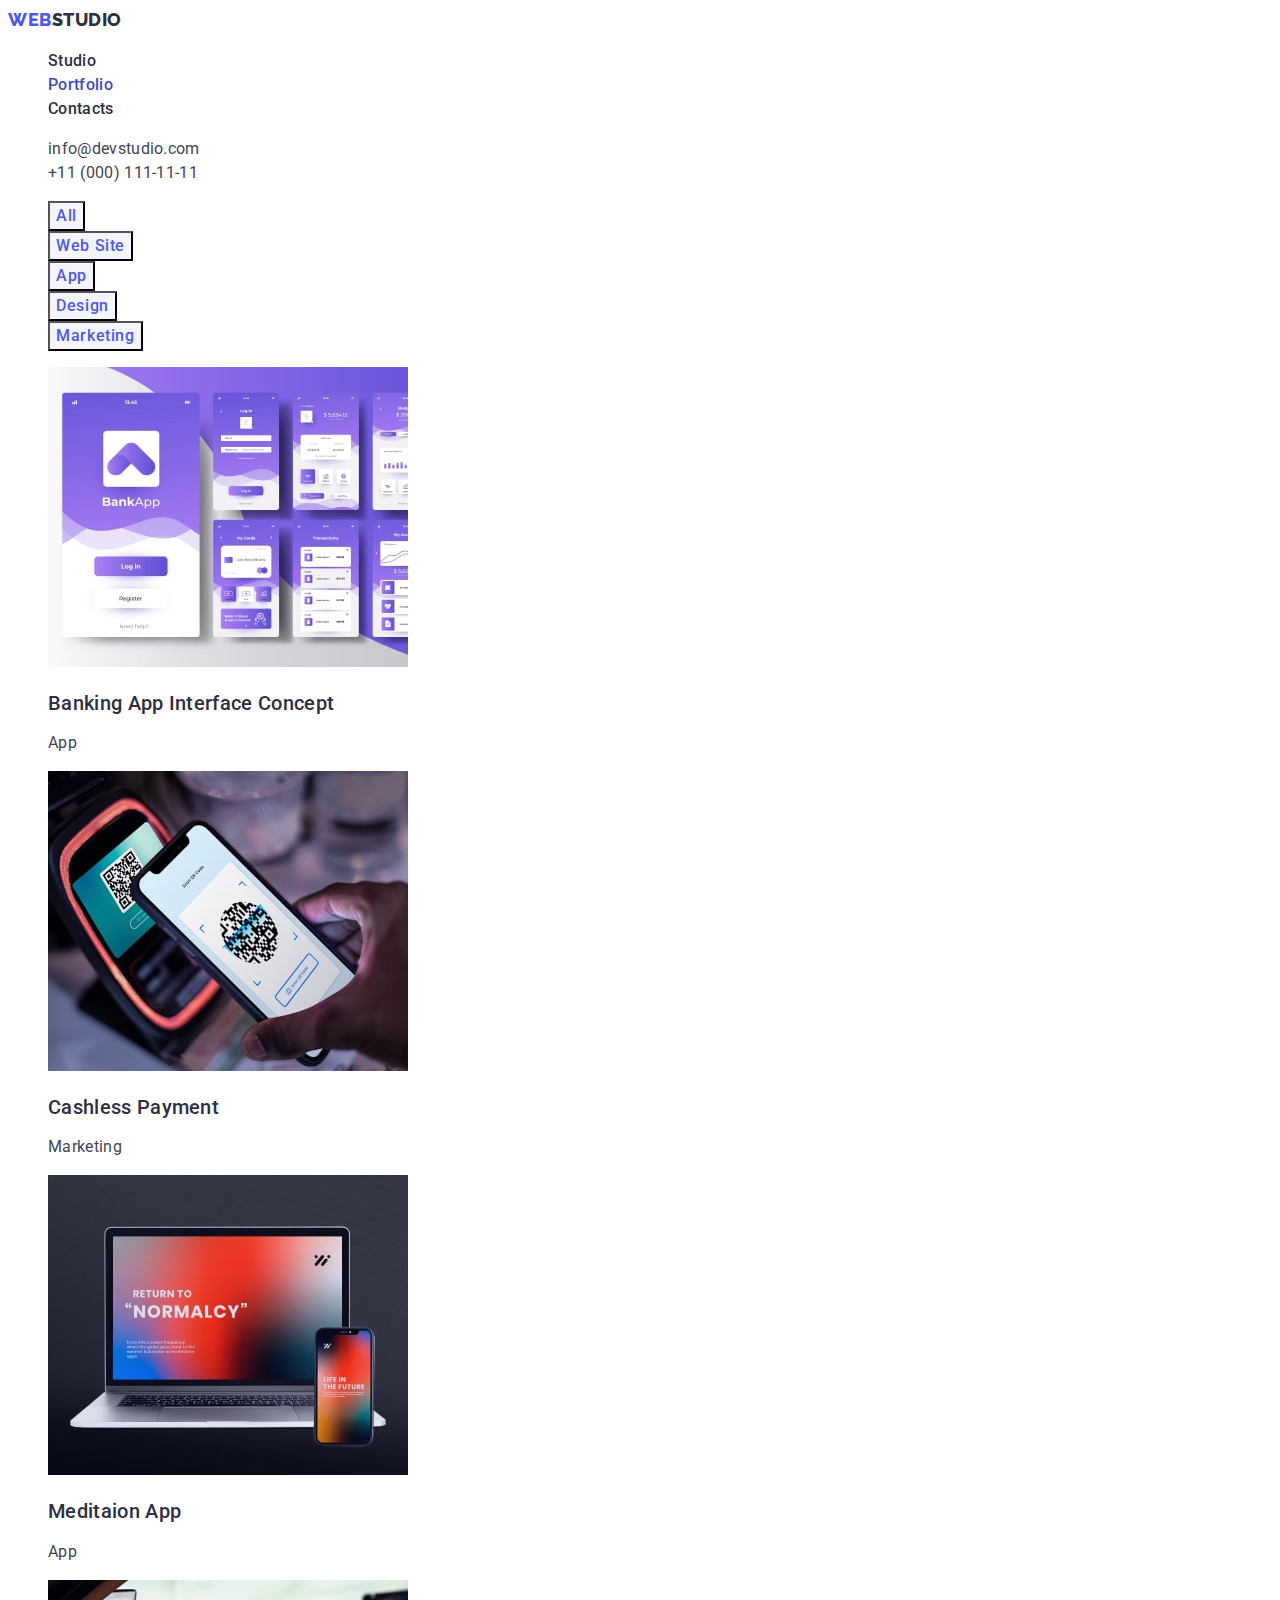
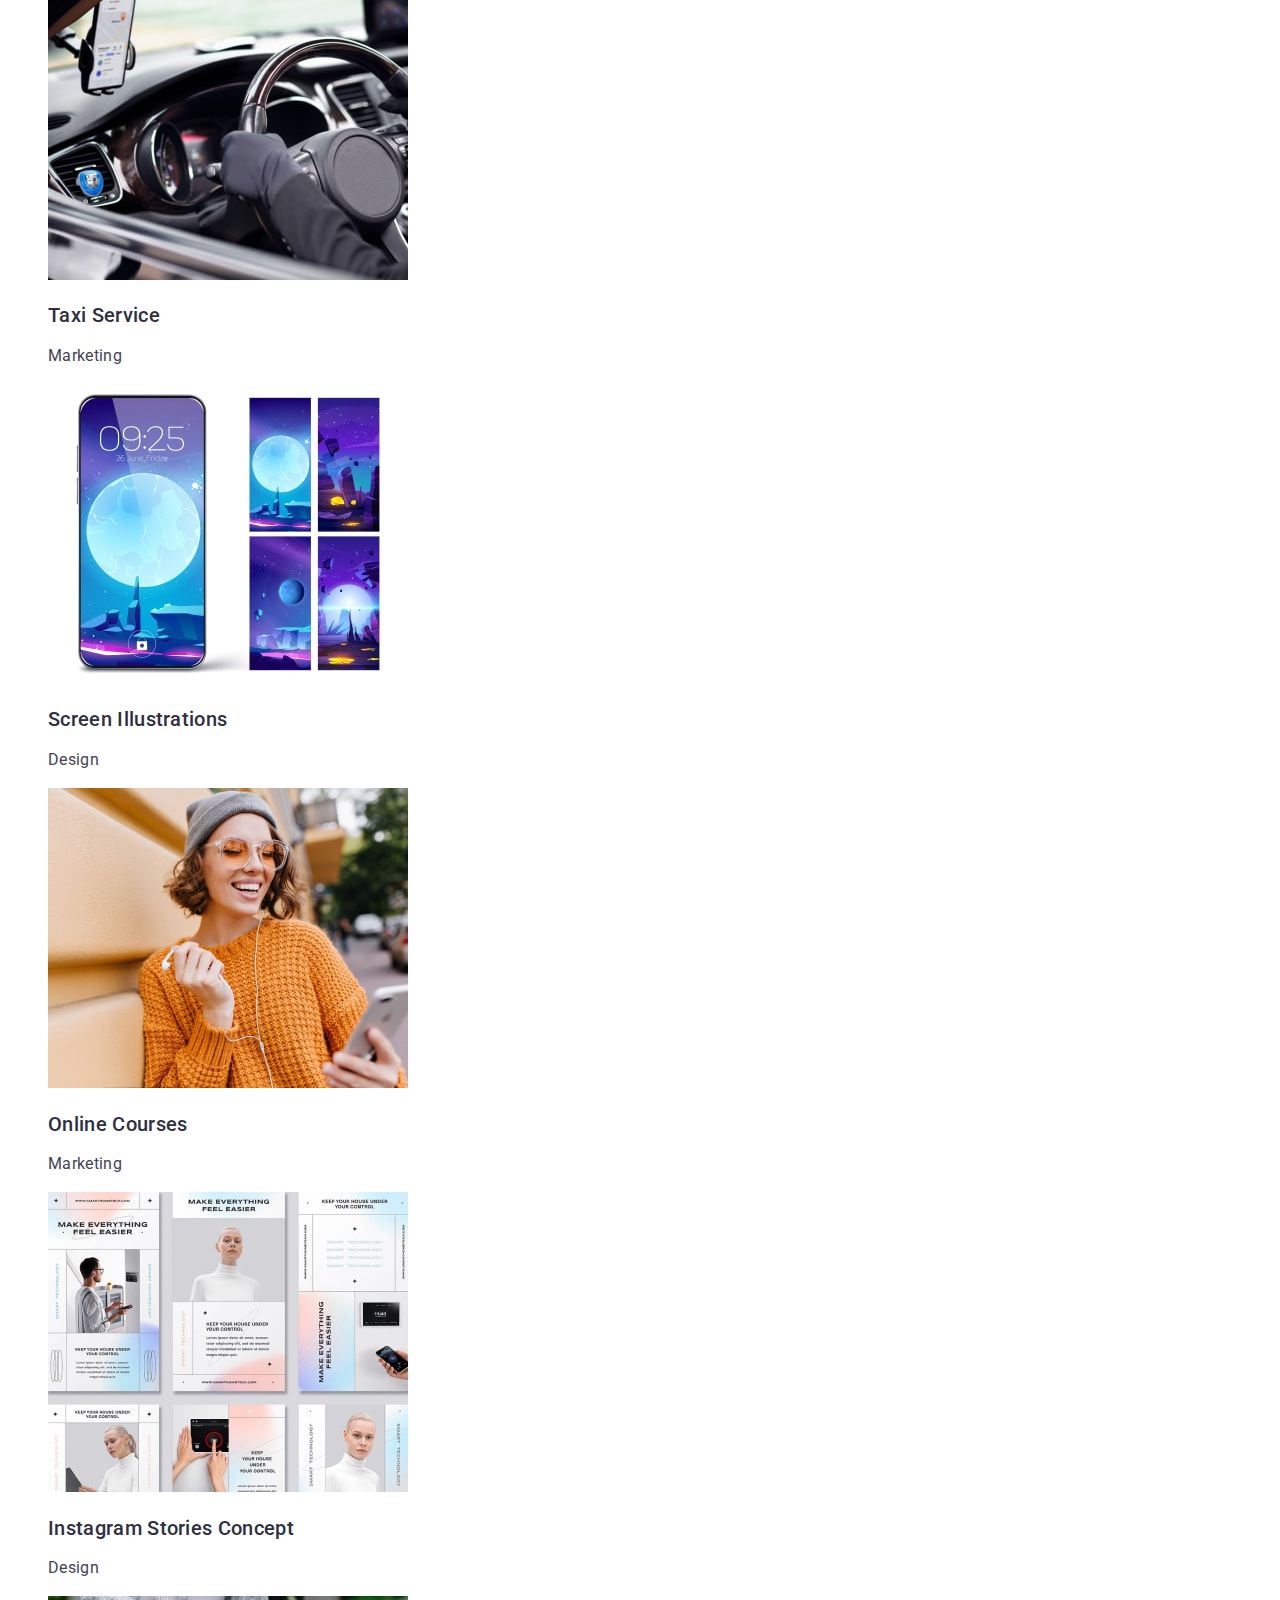
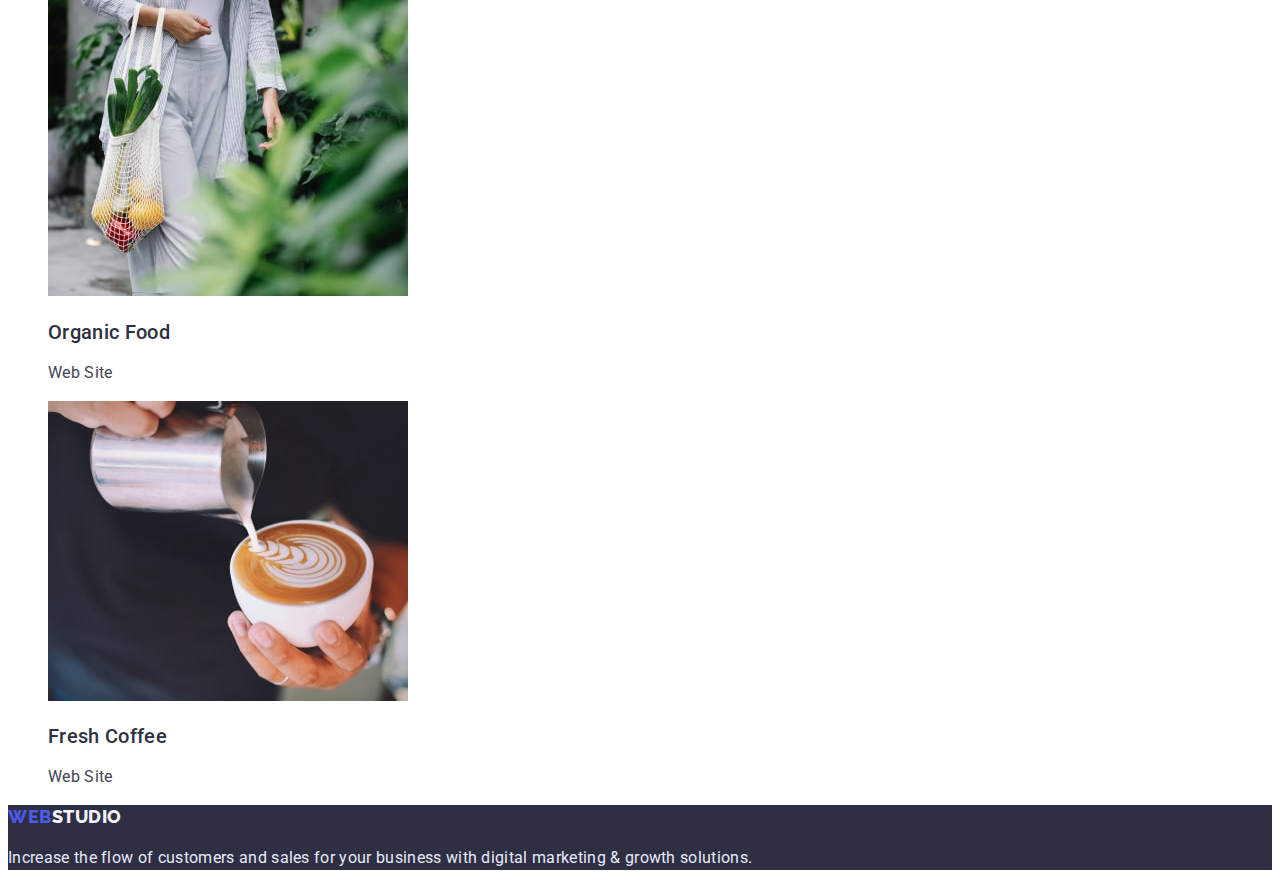
==== portfolio.html @ 11342cba "files copied from hw-2" ====
<!DOCTYPE html>
<html lang="en">
  <head>
    <meta charset="UTF-8" />
    <meta http-equiv="X-UA-Compatible" content="IE=edge" />
    <meta name="viewport" content="width=device-width, initial-scale=1.0" />
    <title>Studio</title>
    <link rel="preconnect" href="https://fonts.googleapis.com" />
    <link rel="preconnect" href="https://fonts.gstatic.com" crossorigin />
    <link
      href="https://fonts.googleapis.com/css2?family=Raleway:wght@800&family=Roboto:wght@400;500;700;900&display=swap"
      rel="stylesheet"
    />
    <link rel="stylesheet" href="./css/styles.css" />
  </head>
  <body>
    <!-- HEADER -->

    <header>
      <!-- NAV -->

      <nav>
        <!-- LOGO -->

        <a class="header-logo link" href="./index.html"
          ><span class="logo-accent">Web</span>Studio</a
        >

        <ul class="header-list list">
          <li>
            <a class="header-list-link link" href="./index.html">Studio</a>
          </li>
          <li>
            <a class="header-list-link link current" href="./portfolio.html"
              >Portfolio</a
            >
          </li>
          <li>
            <a class="header-list-link link" href="">Contacts</a>
          </li>
        </ul>
      </nav>

      <!-- CONTACTS -->
      <address>
        <ul class="list">
          <li>
            <a class="header-contacts link" href="mailto:info@devstudio.com"
              >info@devstudio.com</a
            >
          </li>
          <li>
            <a class="header-contacts link" href="tel:+110001111111"
              >+11 (000) 111-11-11</a
            >
          </li>
        </ul>
      </address>
    </header>

    <main>
      <section>
        <h1 class="visually-hidden">Work Examples</h1>
        <ul class="list">
          <li><button type="button" class="filter-btn">All</button></li>
          <li><button type="button" class="filter-btn">Web Site</button></li>
          <li><button type="button" class="filter-btn">App</button></li>
          <li><button type="button" class="filter-btn">Design</button></li>
          <li><button type="button" class="filter-btn">Marketing</button></li>
        </ul>
        <ul class="list">
          <li>
            <a href="" class="filter-link link"
              ><img
                src="./images/bank-app-min.jpg"
                alt="Screenshots of the Bank Application"
                width="360"
                height="300"
              />
              <h2 class="list-title">Banking App Interface Concept</h2>
              <p>App</p></a
            >
          </li>
          <li>
            <a href="" class="filter-link link">
              <img
                src="./images/payment-min.jpg"
                alt="Paying via QR-code on phone"
                width="360"
                height="300"
              />
              <h2 class="list-title">Cashless Payment</h2>
              <p>Marketing</p></a
            >
          </li>
          <li>
            <a href="" class="filter-link link"
              ><img
                src="./images/meditation-app-min.jpg"
                alt="Laptop and phone with meditation app branding"
                width="360"
                height="300"
              />
              <h2 class="list-title">Meditaion App</h2>
              <p>App</p></a
            >
          </li>
          <li>
            <a href="" class="filter-link link"
              ><img
                src="./images/taxi-service-min.jpg"
                alt="Driver hands on the wheel"
                width="360"
                height="300"
              />
              <h2 class="list-title">Taxi Service</h2>
              <p>Marketing</p></a
            >
          </li>
          <li>
            <a href="" class="filter-link link"
              ><img
                src="./images/screen-illustration-min.jpg"
                alt="Phone with wallpapers"
                width="360"
                height="300"
              />
              <h2 class="list-title">Screen Illustrations</h2>
              <p>Design</p></a
            >
          </li>
          <li>
            <a href="" class="filter-link link">
              <img
                src="./images/online-courses-min.jpg"
                alt="Girl in orange sweater"
                width="360"
                height="300"
              />
              <h2 class="list-title">Online Courses</h2>
              <p>Marketing</p></a
            >
          </li>
          <li>
            <a href="" class="filter-link link"
              ><img
                src="./images/insta-stories-concept-min.jpg"
                alt="Screenshots with design presentation"
                width="360"
                height="300"
              />
              <h2 class="list-title">Instagram Stories Concept</h2>
              <p>Design</p></a
            >
          </li>
          <li>
            <a href="" class="filter-link link">
              <img
                src="./images/organic-food-min.jpg"
                alt="Woman holding bag with food"
                width="360"
                height="300"
              />
              <h2 class="list-title">Organic Food</h2>
              <p>Web Site</p></a
            >
          </li>
          <li>
            <a href="" class="filter-link link"
              ><img
                src="./images/fresh-coffee-min.jpg"
                alt="Cup of coffee"
                width="360"
                height="300"
              />
              <h2 class="list-title">Fresh Coffee</h2>
              <p>Web Site</p></a
            >
          </li>
        </ul>
      </section>
    </main>

    <!-- FOOTER -->

    <footer class="footer">
      <!-- LOGO FOOTER -->

      <a class="footer-logo link" href="./index.html"
        ><span class="logo-accent">Web</span>Studio</a
      >

      <!-- GOALS DESCRIPTION -->

      <p class="footer-text">
        Increase the flow of customers and sales for your business with digital
        marketing & growth solutions.
      </p>
    </footer>
  </body>
</html>
---- css/styles.css ----
:root {
  --brand-color: #4d5ae5;
  --active-color: #404bbf;
  --dark-color: #2e2f42;
  --success-color: #31d0aa;
  --text-color: #434455;
  --subtle-text-color: #8e8f99;
  --accent-color: #e7e9fc;
  --light-color: #f4f4fd;
  --modal-overlay-color: rgba(46, 47, 66, 0.4);
  --hero-background-color: rgba(46, 47, 66, 0.7);
  --title-white-color: #ffffff;
  --section-background-color: #e5e5e5;
}
/*  main-text-color: --text-color: #434455;
    headline-color: --dark-color: #2e2f42;
    brand-color: --brand-color: #4d5ae5;
    hover-focus-current color: --active-color: #404bbf;
    section-background-color: --dark-color: #2e2f42;
    
 */

body {
  font-family: 'Roboto', sans-serif;
  font-size: 16px;
  line-height: 1.5;
  letter-spacing: 0.02em;

  color: var(--text-color);
  background-color: var(--title-white-color);
}

.link {
  text-decoration: none;
}

.list {
  list-style: none;
}

.visually-hidden {
  position: absolute;
  white-space: nowrap;
  width: 1px;
  height: 1px;
  overflow: hidden;
  border: 0;
  padding: 0;
  clip: rect(0 0 0 0);
  clip-path: inset(50%);
  margin: -1px;
}

/* ------------- INDEX.HTML ------------- */

/* ------------- HEADER ------------- */

/* ------------- NAV ------------- */

.header-logo {
  font-family: 'Raleway', sans-serif;
  font-weight: 800;
  font-size: 18px;
  line-height: 1.33;

  letter-spacing: 0.03em;
  text-transform: uppercase;

  color: var(--dark-color);
}
.logo-accent {
  color: var(--brand-color);
}
.header-list-link {
  font-weight: 500;

  color: var(--dark-color);
}

.header-list-link:hover,
.header-list-link:focus,
.header-list-link.current {
  color: var(--active-color);
}

/* ------------- CONTACTS ------------- */

.header-contacts {
  font-style: normal;

  color: inherit;
}

.header-contacts:hover,
.header-contacts:focus {
  color: var(--active-color);
}

/* ------------- HERO ------------- */

.hero {
  background-color: var(--dark-color);
}
.hero-title {
  font-weight: 700;
  font-size: 56px;
  line-height: 1.07;

  color: var(--title-white-color);
}
.hero-btn {
  font-family: inherit;
  font-weight: 500;
  font-size: 16px;
  line-height: 1.5;

  letter-spacing: 0.04em;

  color: var(--title-white-color);
  background-color: var(--brand-color);

  cursor: pointer;
}

.hero-btn:hover,
.hero-btn:focus {
  background-color: var(--active-color);
}

/* ------------- FEATURES ------------- */
/* .features {
  background-color: var(--section-background-color);
} */
.list-title {
  font-weight: 500;
  font-size: 20px;
  line-height: 1.2;

  color: var(--dark-color);
}

/* ------------- DESCRIPTION ------------- */
/* .description {
  background-color: var(--section-background-color);
} */
.section-title {
  font-weight: 700;
  font-size: 36px;
  line-height: 1.11;

  color: var(--dark-color);
}

/* ------------- TEAM ------------- */
.team {
  background-color: var(--light-color);
}
/* ------------- FOOTER ------------- */

.footer {
  background-color: var(--dark-color);
}

/* ------------- LOGO FOOTER ------------- */

.footer-logo {
  font-family: 'Raleway', sans-serif;
  font-weight: 800;
  font-size: 18px;
  line-height: 1.33;

  letter-spacing: 0.03em;
  text-transform: uppercase;

  color: var(--light-color);
}
.logo-accent {
  color: var(--brand-color);
}

.footer-text {
  color: var(--accent-color);
}

/* ------------- PORTFOLIO.HTML ------------- */

/* ------------- FILTER ------------- */

.filter-btn {
  font-family: inherit;
  /* font-style: normal; */
  font-weight: 500;
  font-size: inherit;
  line-height: inherit;

  letter-spacing: 0.04em;

  color: var(--brand-color);
  background-color: var(--light-color);

  cursor: pointer;
}

.filter-btn:hover,
.filter-btn:focus {
  color: var(--title-white-color);
  background-color: var(--active-color);
}

.filter-link {
  color: var(--text-color);
}
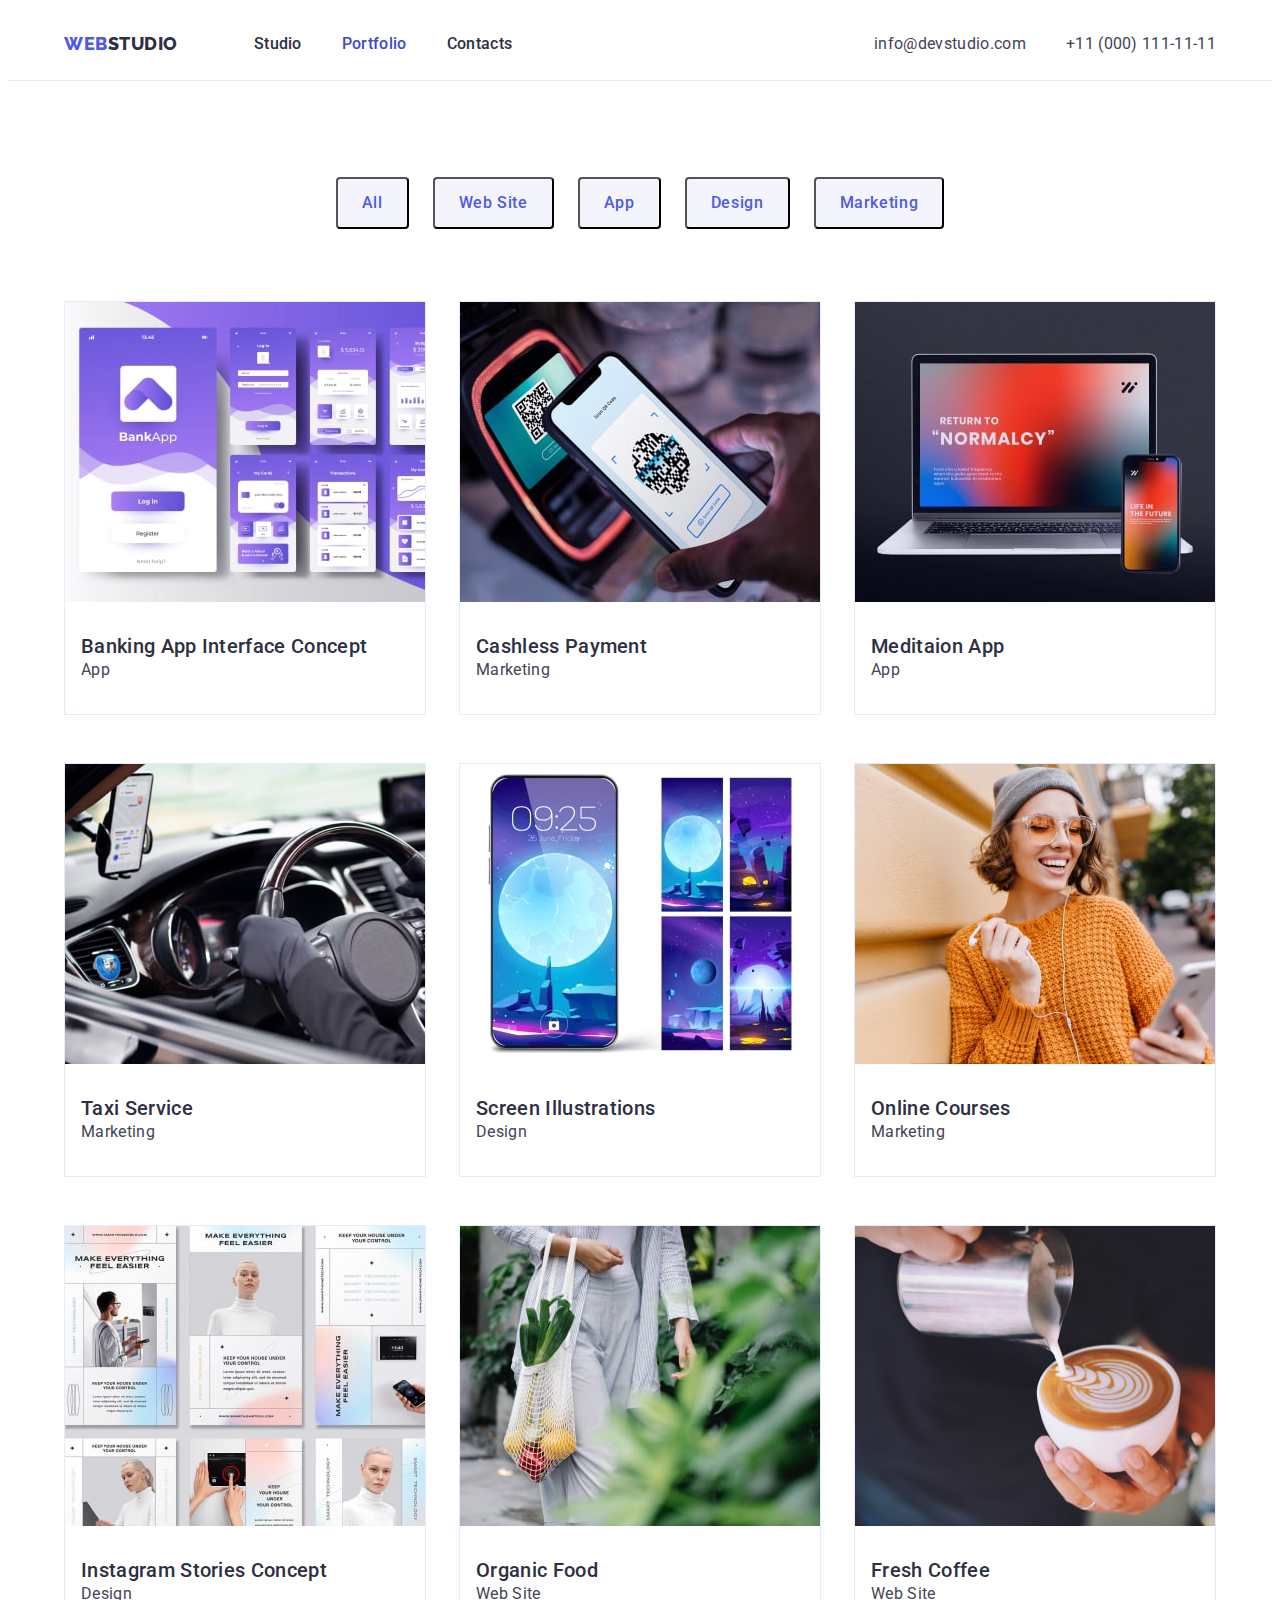
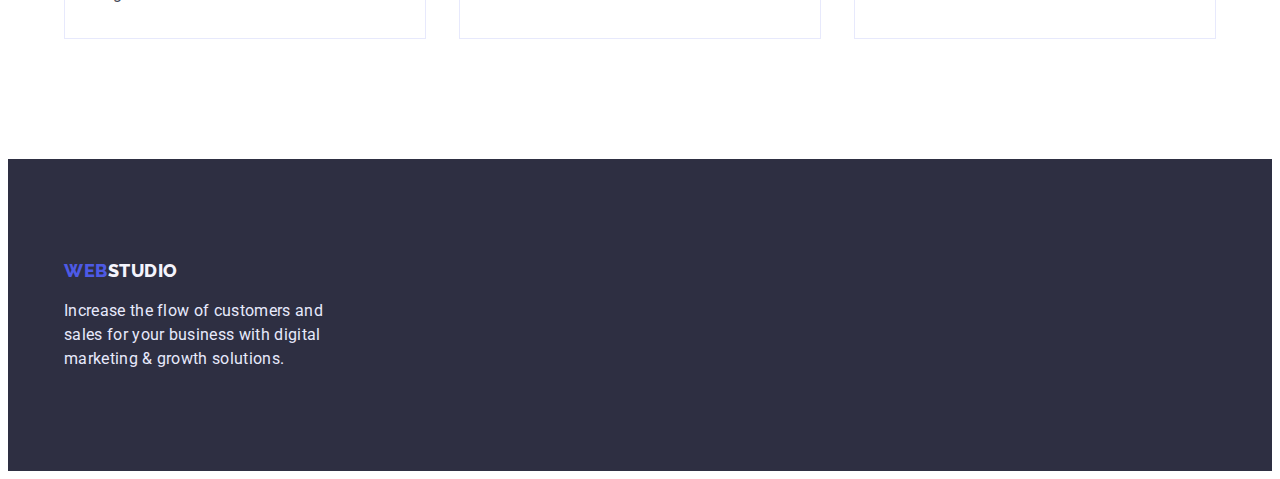
==== commit 8f53e8aa: "flex to porfolio.html" ====
--- a/portfolio.html
+++ b/portfolio.html
@@ -5,197 +5,210 @@
     <meta http-equiv="X-UA-Compatible" content="IE=edge" />
     <meta name="viewport" content="width=device-width, initial-scale=1.0" />
     <title>Studio</title>
+
     <link rel="preconnect" href="https://fonts.googleapis.com" />
     <link rel="preconnect" href="https://fonts.gstatic.com" crossorigin />
     <link
       href="https://fonts.googleapis.com/css2?family=Raleway:wght@800&family=Roboto:wght@400;500;700;900&display=swap"
       rel="stylesheet"
     />
+    <link rel=“stylesheet”
+    href=“https://cdnjs.cloudflare.com/ajax/libs/modern-normalize/1.1.0/modern-normalize.min.css”
+    integrity=“sha512-wpPYUAdjBVSE4KJnH1VR1HeZfpl1ub8YT/NKx4PuQ5NmX2tKuGu6U/JRp5y+Y8XG2tV+wKQpNHVUX03MfMFn9Q==”
+    crossorigin=“anonymous” referrerpolicy=“no-referrer” />
     <link rel="stylesheet" href="./css/styles.css" />
   </head>
   <body>
     <!-- HEADER -->
 
-    <header>
-      <!-- NAV -->
-
-      <nav>
-        <!-- LOGO -->
-
-        <a class="header-logo link" href="./index.html"
+    <header class="header">
+      <div class="header-container container">
+        <!-- NAV -->
+
+        <nav class="header-nav">
+          <!-- LOGO -->
+
+          <a class="header-logo link" href="./index.html"
+            ><span class="logo-accent">Web</span>Studio</a
+          >
+
+          <ul class="header-list list">
+            <li>
+              <a class="header-list-link link" href="./index.html">Studio</a>
+            </li>
+            <li>
+              <a class="header-list-link link current" href="./portfolio.html"
+                >Portfolio</a
+              >
+            </li>
+            <li>
+              <a class="header-list-link link" href="">Contacts</a>
+            </li>
+          </ul>
+        </nav>
+
+        <!-- CONTACTS -->
+        <address>
+          <ul class="header-contacts list">
+            <li>
+              <a
+                class="header-contacts-item link"
+                href="mailto:info@devstudio.com"
+                >info@devstudio.com</a
+              >
+            </li>
+            <li>
+              <a class="header-contacts-item link" href="tel:+110001111111"
+                >+11 (000) 111-11-11</a
+              >
+            </li>
+          </ul>
+        </address>
+      </div>
+    </header>
+
+    <main>
+      <section>
+        <div class="container">
+          <h1 class="visually-hidden">Work Examples</h1>
+          <ul class="btn-list list">
+            <li><button type="button" class="filter-btn">All</button></li>
+            <li><button type="button" class="filter-btn">Web Site</button></li>
+            <li><button type="button" class="filter-btn">App</button></li>
+            <li><button type="button" class="filter-btn">Design</button></li>
+            <li><button type="button" class="filter-btn">Marketing</button></li>
+          </ul>
+          <ul class="filter-list list">
+            <li>
+              <a href="" class="filter-link link"
+                ><img
+                  src="./images/bank-app-min.jpg"
+                  alt="Screenshots of the Bank Application"
+                  width="360"
+                  height="300"
+                />
+                <h2 class="list-title">Banking App Interface Concept</h2>
+                <p>App</p></a
+              >
+            </li>
+            <li>
+              <a href="" class="filter-link link">
+                <img
+                  src="./images/payment-min.jpg"
+                  alt="Paying via QR-code on phone"
+                  width="360"
+                  height="300"
+                />
+                <h2 class="list-title">Cashless Payment</h2>
+                <p>Marketing</p></a
+              >
+            </li>
+            <li>
+              <a href="" class="filter-link link"
+                ><img
+                  src="./images/meditation-app-min.jpg"
+                  alt="Laptop and phone with meditation app branding"
+                  width="360"
+                  height="300"
+                />
+                <h2 class="list-title">Meditaion App</h2>
+                <p>App</p></a
+              >
+            </li>
+            <li>
+              <a href="" class="filter-link link"
+                ><img
+                  src="./images/taxi-service-min.jpg"
+                  alt="Driver hands on the wheel"
+                  width="360"
+                  height="300"
+                />
+                <h2 class="list-title">Taxi Service</h2>
+                <p>Marketing</p></a
+              >
+            </li>
+            <li>
+              <a href="" class="filter-link link"
+                ><img
+                  src="./images/screen-illustration-min.jpg"
+                  alt="Phone with wallpapers"
+                  width="360"
+                  height="300"
+                />
+                <h2 class="list-title">Screen Illustrations</h2>
+                <p>Design</p></a
+              >
+            </li>
+            <li>
+              <a href="" class="filter-link link">
+                <img
+                  src="./images/online-courses-min.jpg"
+                  alt="Girl in orange sweater"
+                  width="360"
+                  height="300"
+                />
+                <h2 class="list-title">Online Courses</h2>
+                <p>Marketing</p></a
+              >
+            </li>
+            <li>
+              <a href="" class="filter-link link"
+                ><img
+                  src="./images/insta-stories-concept-min.jpg"
+                  alt="Screenshots with design presentation"
+                  width="360"
+                  height="300"
+                />
+                <h2 class="list-title">Instagram Stories Concept</h2>
+                <p>Design</p></a
+              >
+            </li>
+            <li>
+              <a href="" class="filter-link link">
+                <img
+                  src="./images/organic-food-min.jpg"
+                  alt="Woman holding bag with food"
+                  width="360"
+                  height="300"
+                />
+                <h2 class="list-title">Organic Food</h2>
+                <p>Web Site</p></a
+              >
+            </li>
+            <li>
+              <a href="" class="filter-link link"
+                ><img
+                  src="./images/fresh-coffee-min.jpg"
+                  alt="Cup of coffee"
+                  width="360"
+                  height="300"
+                />
+                <h2 class="list-title">Fresh Coffee</h2>
+                <p>Web Site</p></a
+              >
+            </li>
+          </ul>
+        </div>
+      </section>
+    </main>
+
+    <!-- FOOTER -->
+
+    <footer class="footer">
+      <!-- Logo -->
+
+      <div class="container">
+        <a class="footer-logo link" href="./index.html"
           ><span class="logo-accent">Web</span>Studio</a
         >
 
-        <ul class="header-list list">
-          <li>
-            <a class="header-list-link link" href="./index.html">Studio</a>
-          </li>
-          <li>
-            <a class="header-list-link link current" href="./portfolio.html"
-              >Portfolio</a
-            >
-          </li>
-          <li>
-            <a class="header-list-link link" href="">Contacts</a>
-          </li>
-        </ul>
-      </nav>
-
-      <!-- CONTACTS -->
-      <address>
-        <ul class="list">
-          <li>
-            <a class="header-contacts link" href="mailto:info@devstudio.com"
-              >info@devstudio.com</a
-            >
-          </li>
-          <li>
-            <a class="header-contacts link" href="tel:+110001111111"
-              >+11 (000) 111-11-11</a
-            >
-          </li>
-        </ul>
-      </address>
-    </header>
-
-    <main>
-      <section>
-        <h1 class="visually-hidden">Work Examples</h1>
-        <ul class="list">
-          <li><button type="button" class="filter-btn">All</button></li>
-          <li><button type="button" class="filter-btn">Web Site</button></li>
-          <li><button type="button" class="filter-btn">App</button></li>
-          <li><button type="button" class="filter-btn">Design</button></li>
-          <li><button type="button" class="filter-btn">Marketing</button></li>
-        </ul>
-        <ul class="list">
-          <li>
-            <a href="" class="filter-link link"
-              ><img
-                src="./images/bank-app-min.jpg"
-                alt="Screenshots of the Bank Application"
-                width="360"
-                height="300"
-              />
-              <h2 class="list-title">Banking App Interface Concept</h2>
-              <p>App</p></a
-            >
-          </li>
-          <li>
-            <a href="" class="filter-link link">
-              <img
-                src="./images/payment-min.jpg"
-                alt="Paying via QR-code on phone"
-                width="360"
-                height="300"
-              />
-              <h2 class="list-title">Cashless Payment</h2>
-              <p>Marketing</p></a
-            >
-          </li>
-          <li>
-            <a href="" class="filter-link link"
-              ><img
-                src="./images/meditation-app-min.jpg"
-                alt="Laptop and phone with meditation app branding"
-                width="360"
-                height="300"
-              />
-              <h2 class="list-title">Meditaion App</h2>
-              <p>App</p></a
-            >
-          </li>
-          <li>
-            <a href="" class="filter-link link"
-              ><img
-                src="./images/taxi-service-min.jpg"
-                alt="Driver hands on the wheel"
-                width="360"
-                height="300"
-              />
-              <h2 class="list-title">Taxi Service</h2>
-              <p>Marketing</p></a
-            >
-          </li>
-          <li>
-            <a href="" class="filter-link link"
-              ><img
-                src="./images/screen-illustration-min.jpg"
-                alt="Phone with wallpapers"
-                width="360"
-                height="300"
-              />
-              <h2 class="list-title">Screen Illustrations</h2>
-              <p>Design</p></a
-            >
-          </li>
-          <li>
-            <a href="" class="filter-link link">
-              <img
-                src="./images/online-courses-min.jpg"
-                alt="Girl in orange sweater"
-                width="360"
-                height="300"
-              />
-              <h2 class="list-title">Online Courses</h2>
-              <p>Marketing</p></a
-            >
-          </li>
-          <li>
-            <a href="" class="filter-link link"
-              ><img
-                src="./images/insta-stories-concept-min.jpg"
-                alt="Screenshots with design presentation"
-                width="360"
-                height="300"
-              />
-              <h2 class="list-title">Instagram Stories Concept</h2>
-              <p>Design</p></a
-            >
-          </li>
-          <li>
-            <a href="" class="filter-link link">
-              <img
-                src="./images/organic-food-min.jpg"
-                alt="Woman holding bag with food"
-                width="360"
-                height="300"
-              />
-              <h2 class="list-title">Organic Food</h2>
-              <p>Web Site</p></a
-            >
-          </li>
-          <li>
-            <a href="" class="filter-link link"
-              ><img
-                src="./images/fresh-coffee-min.jpg"
-                alt="Cup of coffee"
-                width="360"
-                height="300"
-              />
-              <h2 class="list-title">Fresh Coffee</h2>
-              <p>Web Site</p></a
-            >
-          </li>
-        </ul>
-      </section>
-    </main>
-
-    <!-- FOOTER -->
-
-    <footer class="footer">
-      <!-- LOGO FOOTER -->
-
-      <a class="footer-logo link" href="./index.html"
-        ><span class="logo-accent">Web</span>Studio</a
-      >
-
-      <!-- GOALS DESCRIPTION -->
-
-      <p class="footer-text">
-        Increase the flow of customers and sales for your business with digital
-        marketing & growth solutions.
-      </p>
+        <!-- goals description -->
+
+        <p class="footer-text">
+          Increase the flow of customers and sales for your business with
+          digital marketing & growth solutions.
+        </p>
+      </div>
     </footer>
   </body>
 </html>
--- a/css/styles.css
+++ b/css/styles.css
@@ -20,6 +20,26 @@
     
  */
 
+p,
+h1,
+h2,
+h3,
+h4,
+h5,
+h6 {
+  margin: 0;
+}
+
+ul {
+  margin: 0;
+  padding-left: 0;
+}
+
+img {
+  display: block;
+  max-width: 100%;
+  height: auto;
+}
 body {
   font-family: 'Roboto', sans-serif;
   font-size: 16px;
@@ -29,7 +49,13 @@
   color: var(--text-color);
   background-color: var(--title-white-color);
 }
-
+.container {
+  width: 100%;
+  max-width: 1152px;
+  padding: 0 15px;
+  margin: 0 auto;
+  /* outline: 2px solid rgb(255, 97, 6); */
+}
 .link {
   text-decoration: none;
 }
@@ -54,10 +80,24 @@
 /* ------------- INDEX.HTML ------------- */
 
 /* ------------- HEADER ------------- */
-
+.header {
+  border-bottom: 1px solid var(--accent-color);
+}
+.header-container {
+  display: flex;
+  align-items: center;
+}
 /* ------------- NAV ------------- */
-
+.header-nav {
+  display: flex;
+  align-items: center;
+  margin-right: auto;
+}
 .header-logo {
+  padding-top: 24px;
+  padding-bottom: 24px;
+  margin-right: 76px;
+
   font-family: 'Raleway', sans-serif;
   font-weight: 800;
   font-size: 18px;
@@ -71,7 +111,21 @@
 .logo-accent {
   color: var(--brand-color);
 }
+
+.header-list {
+  display: flex;
+  align-items: center;
+  margin-right: auto;
+  /* gap: 40px; */
+}
+
+.header-list :not(:last-child) {
+  margin-right: 40px;
+}
+
 .header-list-link {
+  padding-top: 24px;
+  padding-bottom: 24px;
   font-weight: 500;
 
   color: var(--dark-color);
@@ -84,15 +138,26 @@
 }
 
 /* ------------- CONTACTS ------------- */
-
 .header-contacts {
+  display: flex;
+  align-items: center;
+  /* gap: 40px; */
+}
+
+.header-contacts :not(:last-child) {
+  margin-right: 40px;
+}
+
+.header-contacts-item {
+  padding-top: 24px;
+  padding-bottom: 24px;
   font-style: normal;
 
   color: inherit;
 }
 
-.header-contacts:hover,
-.header-contacts:focus {
+.header-contacts-item:hover,
+.header-contacts-item:focus {
   color: var(--active-color);
 }
 
@@ -101,7 +166,17 @@
 .hero {
   background-color: var(--dark-color);
 }
+.hero-section {
+  display: block;
+  margin: 0 auto;
+  text-align: center;
+}
 .hero-title {
+  margin: 0 auto;
+  padding-top: 188px;
+  padding-bottom: 48px;
+  max-width: 494px;
+  text-align: center;
   font-weight: 700;
   font-size: 56px;
   line-height: 1.07;
@@ -109,6 +184,9 @@
   color: var(--title-white-color);
 }
 .hero-btn {
+  margin-bottom: 188px;
+  padding: 16px 32px;
+
   font-family: inherit;
   font-weight: 500;
   font-size: 16px;
@@ -118,7 +196,8 @@
 
   color: var(--title-white-color);
   background-color: var(--brand-color);
-
+  /* box-shadow: 0px 4px 4px rgba(0, 0, 0, 0.15); */
+  border-radius: 4px;
   cursor: pointer;
 }
 
@@ -131,7 +210,26 @@
 /* .features {
   background-color: var(--section-background-color);
 } */
+.section {
+  padding-top: 120px;
+  padding-bottom: 120px;
+}
+
+.features-list {
+  display: flex;
+  align-items: center;
+  justify-content: space-between;
+}
+.features-list > li {
+  max-width: 264px;
+}
+.features-list :not(:last-child) {
+  margin-right: 24px;
+}
+
 .list-title {
+  margin-bottom: 8px;
+
   font-weight: 500;
   font-size: 20px;
   line-height: 1.2;
@@ -144,17 +242,57 @@
   background-color: var(--section-background-color);
 } */
 .section-title {
+  display: block;
+  margin: 0 auto;
+  /* margin-top: 120px; */
+  margin-bottom: 72px;
+  text-align: center;
   font-weight: 700;
   font-size: 36px;
   line-height: 1.11;
+  text-transform: capitalize;
 
   color: var(--dark-color);
+}
+
+.description-list {
+  display: flex;
+  align-items: center;
+  justify-content: space-between;
+  /* gap: 24px; */
+}
+
+.description-list :not(:last-child) {
+  margin-right: 24px;
 }
 
 /* ------------- TEAM ------------- */
 .team {
   background-color: var(--light-color);
 }
+
+.team-list {
+  display: flex;
+  align-items: center;
+  justify-content: space-between;
+  /* gap: 24px; */
+}
+
+.team-list > li {
+  display: block;
+  text-align: center;
+  margin-right: 24px;
+}
+.team-list :last-child {
+  margin-right: 0;
+}
+.team-list-item > img {
+  margin-bottom: 32px;
+}
+
+.team-list-item > p {
+  margin-bottom: 32px;
+}
 /* ------------- FOOTER ------------- */
 
 .footer {
@@ -163,7 +301,14 @@
 
 /* ------------- LOGO FOOTER ------------- */
 
+.footer > div {
+  display: flex;
+  flex-direction: column;
+  padding-top: 100px;
+  padding-bottom: 100px;
+}
 .footer-logo {
+  margin-bottom: 16px;
   font-family: 'Raleway', sans-serif;
   font-weight: 800;
   font-size: 18px;
@@ -179,15 +324,26 @@
 }
 
 .footer-text {
+  max-width: 264px;
   color: var(--accent-color);
 }
 
 /* ------------- PORTFOLIO.HTML ------------- */
 
 /* ------------- FILTER ------------- */
-
+.btn-list {
+  display: flex;
+  align-items: center;
+  justify-content: center;
+  gap: 24px;
+
+  padding-top: 96px;
+  padding-bottom: 72px;
+}
 .filter-btn {
   font-family: inherit;
+  padding: 12px 24px;
+  border-radius: 4px;
   /* font-style: normal; */
   font-weight: 500;
   font-size: inherit;
@@ -206,7 +362,41 @@
   color: var(--title-white-color);
   background-color: var(--active-color);
 }
-
+.filter-list {
+  display: flex;
+  flex-wrap: wrap;
+  align-items: center;
+  justify-content: space-between;
+
+  padding-bottom: 120px;
+}
+
+.filter-list > li {
+  margin-right: 24px;
+  margin-bottom: 48px;
+
+  border: 1px solid var(--accent-color);
+}
+
+.filter-list :nth-child(3n) {
+  margin-right: 0;
+}
+
+.filter-list :nth-last-child(-n + 3) {
+  margin-bottom: 0;
+}
 .filter-link {
   color: var(--text-color);
 }
+.filter-link > img {
+  padding-bottom: 32px;
+}
+
+.filter-link > h2 {
+  padding-left: 16px;
+}
+
+.filter-link > p {
+  padding-bottom: 32px;
+  padding-left: 16px;
+}
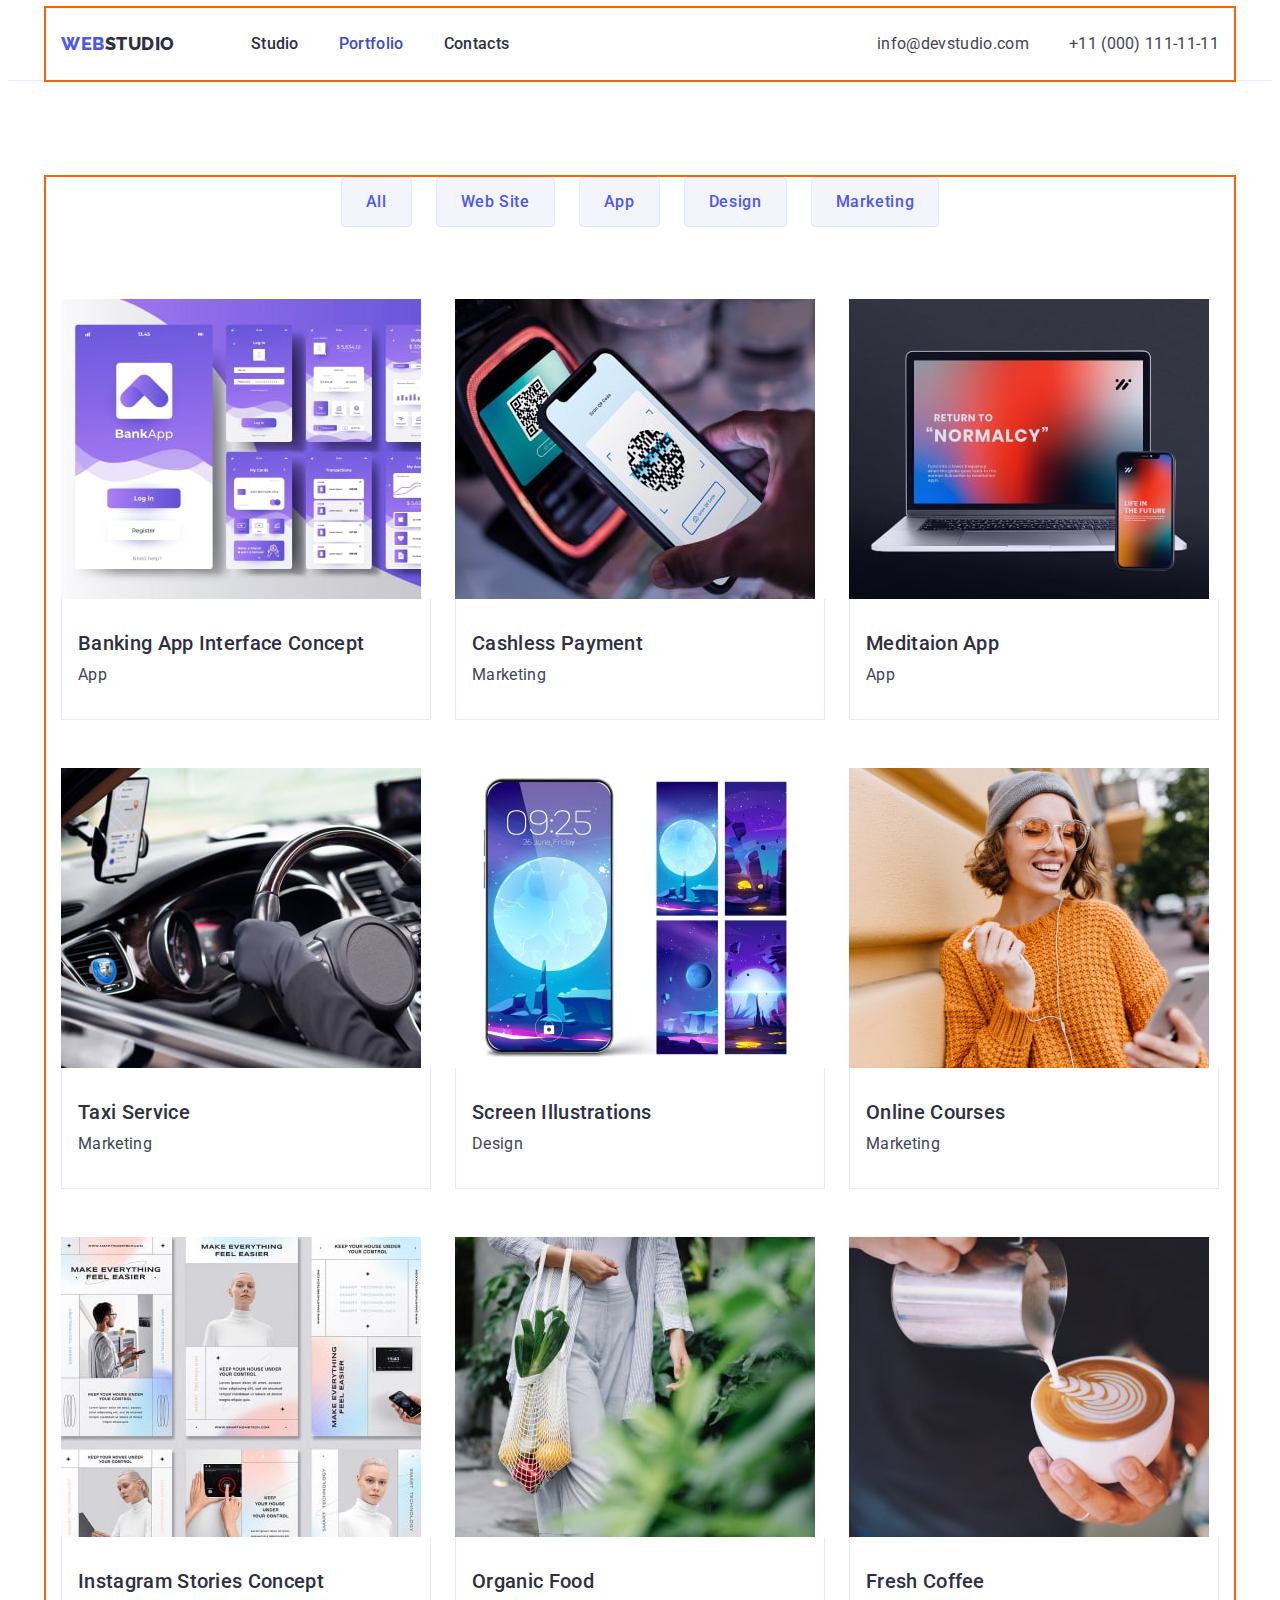
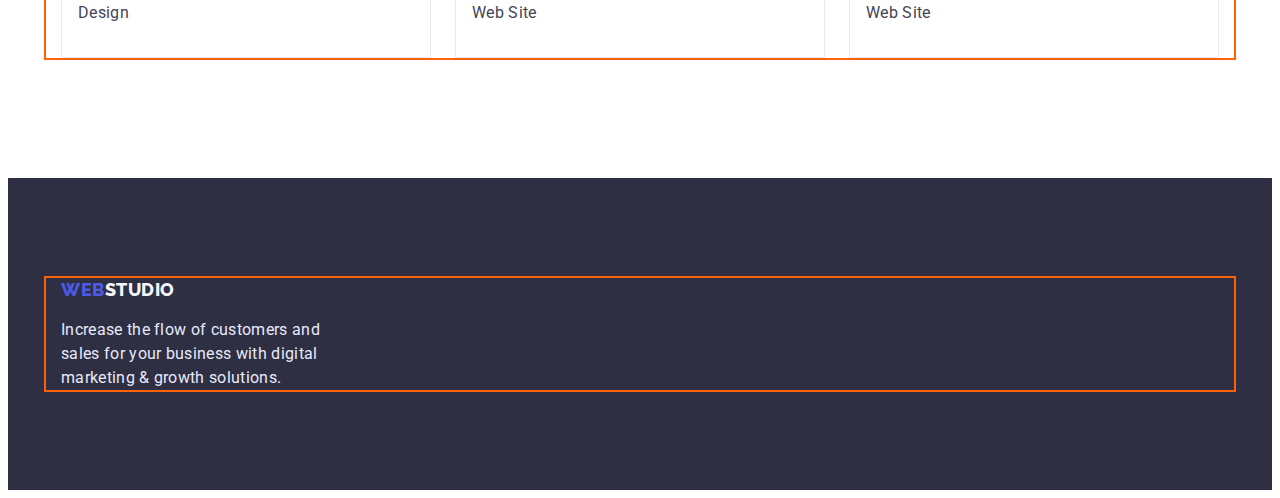
==== commit 89eccdff: "fixed" ====
--- a/portfolio.html
+++ b/portfolio.html
@@ -12,10 +12,13 @@
       href="https://fonts.googleapis.com/css2?family=Raleway:wght@800&family=Roboto:wght@400;500;700;900&display=swap"
       rel="stylesheet"
     />
-    <link rel=“stylesheet”
-    href=“https://cdnjs.cloudflare.com/ajax/libs/modern-normalize/1.1.0/modern-normalize.min.css”
-    integrity=“sha512-wpPYUAdjBVSE4KJnH1VR1HeZfpl1ub8YT/NKx4PuQ5NmX2tKuGu6U/JRp5y+Y8XG2tV+wKQpNHVUX03MfMFn9Q==”
-    crossorigin=“anonymous” referrerpolicy=“no-referrer” />
+    <link
+      rel="stylesheet"
+      href="https://cdnjs.cloudflare.com/ajax/libs/modern-normalize/1.1.0/modern-normalize.min.css"
+      integrity="sha512-wpPYUAdjBVSE4KJnH1VR1HeZfpl1ub8YT/NKx4PuQ5NmX2tKuGu6U/JRp5y+Y8XG2tV+wKQpNHVUX03MfMFn9Q=="
+      crossorigin="anonymous"
+      referrerpolicy="no-referrer"
+    />
     <link rel="stylesheet" href="./css/styles.css" />
   </head>
   <body>
@@ -68,7 +71,7 @@
     </header>
 
     <main>
-      <section>
+      <section class="filter-section">
         <div class="container">
           <h1 class="visually-hidden">Work Examples</h1>
           <ul class="btn-list list">
@@ -87,9 +90,11 @@
                   width="360"
                   height="300"
                 />
-                <h2 class="list-title">Banking App Interface Concept</h2>
-                <p>App</p></a
-              >
+                <div class="filter-list-desc">
+                  <h2 class="list-title">Banking App Interface Concept</h2>
+                  <p>App</p>
+                </div>
+              </a>
             </li>
             <li>
               <a href="" class="filter-link link">
@@ -99,8 +104,10 @@
                   width="360"
                   height="300"
                 />
-                <h2 class="list-title">Cashless Payment</h2>
-                <p>Marketing</p></a
+                <div class="filter-list-desc">
+                  <h2 class="list-title">Cashless Payment</h2>
+                  <p>Marketing</p>
+                </div></a
               >
             </li>
             <li>
@@ -111,9 +118,11 @@
                   width="360"
                   height="300"
                 />
-                <h2 class="list-title">Meditaion App</h2>
-                <p>App</p></a
-              >
+                <div class="filter-list-desc">
+                  <h2 class="list-title">Meditaion App</h2>
+                  <p>App</p>
+                </div>
+              </a>
             </li>
             <li>
               <a href="" class="filter-link link"
@@ -123,9 +132,11 @@
                   width="360"
                   height="300"
                 />
-                <h2 class="list-title">Taxi Service</h2>
-                <p>Marketing</p></a
-              >
+                <div class="filter-list-desc">
+                  <h2 class="list-title">Taxi Service</h2>
+                  <p>Marketing</p>
+                </div>
+              </a>
             </li>
             <li>
               <a href="" class="filter-link link"
@@ -135,8 +146,10 @@
                   width="360"
                   height="300"
                 />
-                <h2 class="list-title">Screen Illustrations</h2>
-                <p>Design</p></a
+                <div class="filter-list-desc">
+                  <h2 class="list-title">Screen Illustrations</h2>
+                  <p>Design</p>
+                </div></a
               >
             </li>
             <li>
@@ -147,8 +160,10 @@
                   width="360"
                   height="300"
                 />
-                <h2 class="list-title">Online Courses</h2>
-                <p>Marketing</p></a
+                <div class="filter-list-desc">
+                  <h2 class="list-title">Online Courses</h2>
+                  <p>Marketing</p>
+                </div></a
               >
             </li>
             <li>
@@ -159,8 +174,10 @@
                   width="360"
                   height="300"
                 />
-                <h2 class="list-title">Instagram Stories Concept</h2>
-                <p>Design</p></a
+                <div class="filter-list-desc">
+                  <h2 class="list-title">Instagram Stories Concept</h2>
+                  <p>Design</p>
+                </div></a
               >
             </li>
             <li>
@@ -171,8 +188,10 @@
                   width="360"
                   height="300"
                 />
-                <h2 class="list-title">Organic Food</h2>
-                <p>Web Site</p></a
+                <div class="filter-list-desc">
+                  <h2 class="list-title">Organic Food</h2>
+                  <p>Web Site</p>
+                </div></a
               >
             </li>
             <li>
@@ -183,8 +202,10 @@
                   width="360"
                   height="300"
                 />
-                <h2 class="list-title">Fresh Coffee</h2>
-                <p>Web Site</p></a
+                <div class="filter-list-desc">
+                  <h2 class="list-title">Fresh Coffee</h2>
+                  <p>Web Site</p>
+                </div></a
               >
             </li>
           </ul>
--- a/css/styles.css
+++ b/css/styles.css
@@ -51,10 +51,10 @@
 }
 .container {
   width: 100%;
-  max-width: 1152px;
+  max-width: 1158px;
   padding: 0 15px;
   margin: 0 auto;
-  /* outline: 2px solid rgb(255, 97, 6); */
+  outline: 2px solid rgb(255, 97, 6);
 }
 .link {
   text-decoration: none;
@@ -165,16 +165,16 @@
 
 .hero {
   background-color: var(--dark-color);
-}
-.hero-section {
-  display: block;
-  margin: 0 auto;
+  padding-top: 188px;
+  padding-bottom: 188px;
+
   text-align: center;
 }
+
 .hero-title {
   margin: 0 auto;
-  padding-top: 188px;
-  padding-bottom: 48px;
+
+  margin-bottom: 48px;
   max-width: 494px;
   text-align: center;
   font-weight: 700;
@@ -184,7 +184,6 @@
   color: var(--title-white-color);
 }
 .hero-btn {
-  margin-bottom: 188px;
   padding: 16px 32px;
 
   font-family: inherit;
@@ -196,8 +195,9 @@
 
   color: var(--title-white-color);
   background-color: var(--brand-color);
-  /* box-shadow: 0px 4px 4px rgba(0, 0, 0, 0.15); */
+  box-shadow: 0px 4px 4px rgba(0, 0, 0, 0.15);
   border-radius: 4px;
+  border: none;
   cursor: pointer;
 }
 
@@ -218,7 +218,6 @@
 .features-list {
   display: flex;
   align-items: center;
-  justify-content: space-between;
 }
 .features-list > li {
   max-width: 264px;
@@ -238,15 +237,16 @@
 }
 
 /* ------------- DESCRIPTION ------------- */
-/* .description {
-  background-color: var(--section-background-color);
-} */
+.description {
+  padding-bottom: 83px;
+}
+
 .section-title {
   display: block;
   margin: 0 auto;
-  /* margin-top: 120px; */
   margin-bottom: 72px;
   text-align: center;
+
   font-weight: 700;
   font-size: 36px;
   line-height: 1.11;
@@ -258,8 +258,6 @@
 .description-list {
   display: flex;
   align-items: center;
-  justify-content: space-between;
-  /* gap: 24px; */
 }
 
 .description-list :not(:last-child) {
@@ -274,10 +272,13 @@
 .team-list {
   display: flex;
   align-items: center;
-  justify-content: space-between;
-  /* gap: 24px; */
-}
-
+}
+.team-list-item {
+  background: var(--title-white-color);
+  box-shadow: 0px 1px 6px rgba(46, 47, 66, 0.08),
+    0px 1px 1px rgba(46, 47, 66, 0.16), 0px 2px 1px rgba(46, 47, 66, 0.08);
+  border-radius: 0px 0px 4px 4px;
+}
 .team-list > li {
   display: block;
   text-align: center;
@@ -286,28 +287,23 @@
 .team-list :last-child {
   margin-right: 0;
 }
-.team-list-item > img {
-  margin-bottom: 32px;
-}
-
-.team-list-item > p {
-  margin-bottom: 32px;
-}
+
+.team-list-desc {
+  padding: 32px 16px;
+}
+
 /* ------------- FOOTER ------------- */
 
 .footer {
-  background-color: var(--dark-color);
-}
-
-/* ------------- LOGO FOOTER ------------- */
-
-.footer > div {
-  display: flex;
-  flex-direction: column;
   padding-top: 100px;
   padding-bottom: 100px;
-}
+  background-color: var(--dark-color);
+}
+
+/* ------------- LOGO FOOTER ------------- */
+
 .footer-logo {
+  display: block;
   margin-bottom: 16px;
   font-family: 'Raleway', sans-serif;
   font-weight: 800;
@@ -331,20 +327,25 @@
 /* ------------- PORTFOLIO.HTML ------------- */
 
 /* ------------- FILTER ------------- */
+
+.filter-section {
+  padding-top: 96px;
+  padding-bottom: 120px;
+}
+
 .btn-list {
   display: flex;
   align-items: center;
   justify-content: center;
   gap: 24px;
-
-  padding-top: 96px;
-  padding-bottom: 72px;
+  margin-bottom: 72px;
 }
 .filter-btn {
   font-family: inherit;
   padding: 12px 24px;
+  border: 1px solid var(--accent-color);
   border-radius: 4px;
-  /* font-style: normal; */
+
   font-weight: 500;
   font-size: inherit;
   line-height: inherit;
@@ -359,6 +360,11 @@
 
 .filter-btn:hover,
 .filter-btn:focus {
+  box-shadow: 0px 3px 1px rgba(0, 0, 0, 0.1), 0px 2px 1px rgba(0, 0, 0, 0.08),
+    0px 2px 2px rgba(0, 0, 0, 0.12);
+  border: 1px solid transparent;
+
+  border-radius: 4px;
   color: var(--title-white-color);
   background-color: var(--active-color);
 }
@@ -366,37 +372,25 @@
   display: flex;
   flex-wrap: wrap;
   align-items: center;
-  justify-content: space-between;
-
-  padding-bottom: 120px;
+  margin-top: -48px;
+  margin-left: -24px;
 }
 
 .filter-list > li {
-  margin-right: 24px;
-  margin-bottom: 48px;
-
-  border: 1px solid var(--accent-color);
-}
-
-.filter-list :nth-child(3n) {
-  margin-right: 0;
-}
-
-.filter-list :nth-last-child(-n + 3) {
-  margin-bottom: 0;
-}
+  flex-basis: calc(100% / 3 - 24px);
+  margin-top: 48px;
+  margin-left: 24px;
+}
+
 .filter-link {
   color: var(--text-color);
 }
-.filter-link > img {
-  padding-bottom: 32px;
-}
-
-.filter-link > h2 {
-  padding-left: 16px;
-}
-
-.filter-link > p {
-  padding-bottom: 32px;
-  padding-left: 16px;
-}
+.filter-list-desc {
+  padding: 32px 16px;
+
+  border-right: 1px solid var(--accent-color);
+  border-bottom: 1px solid var(--accent-color);
+  border-left: 1px solid var(--accent-color);
+
+  background-color: var(--title-white-color);
+}
